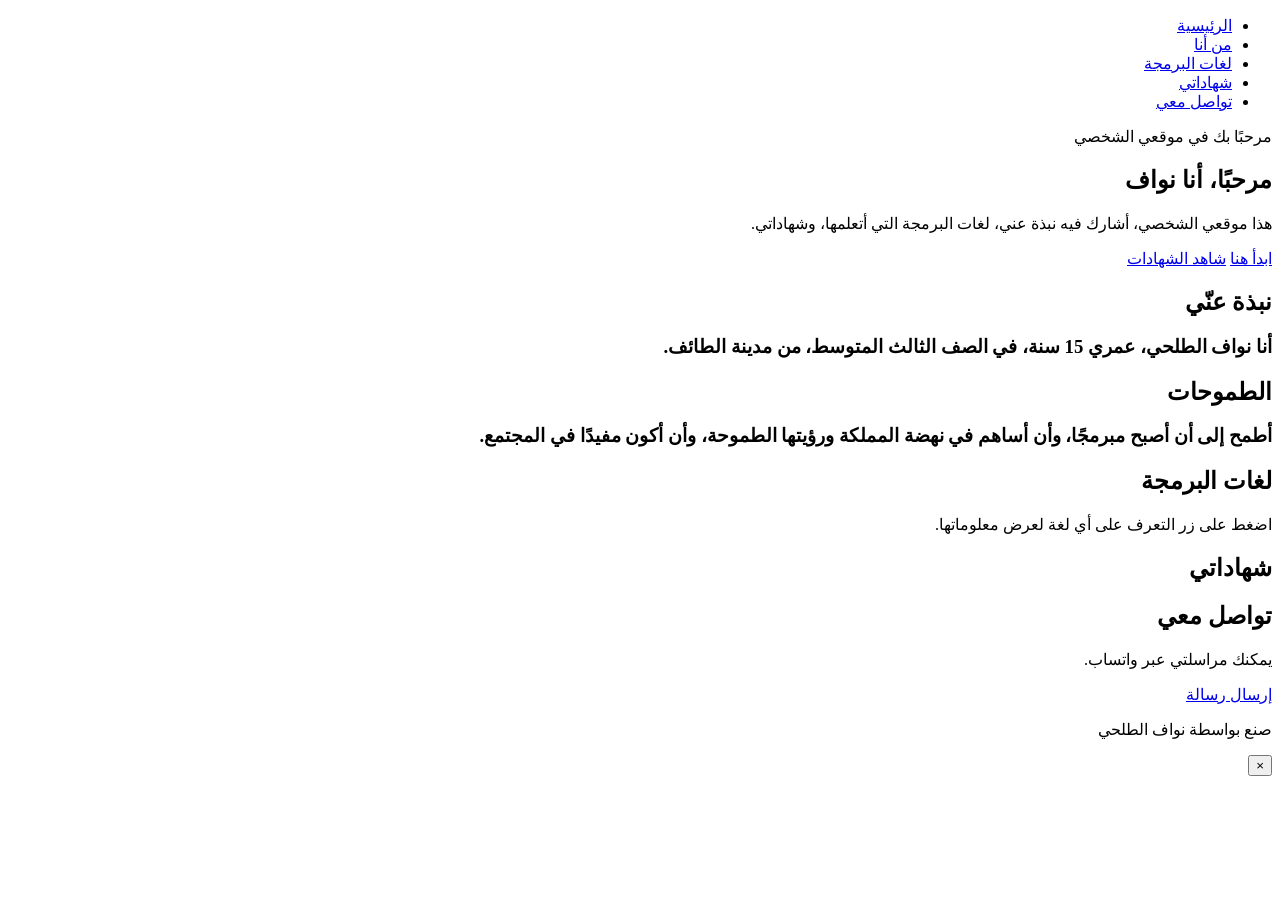
==== index.html @ e817c584 "Add files via upload" ====
<!DOCTYPE html>
<html lang="ar" dir="rtl">
<head>
    <meta charset="UTF-8">
    <meta name="viewport" content="width=device-width, initial-scale=1.0">
    <title>موقعي الشخصي</title>
    <link rel="stylesheet" href="style.css">
    <script src="script.js" defer></script>
</head>
<body>
    <div class="bg-orb orb-1"></div>
    <div class="bg-orb orb-2"></div>
    <div class="bg-orb orb-3"></div>

    <header class="topbar">
        <nav class="navbar" aria-label="التنقل الرئيسي">
            <ul class="nav-links">
                <li><a href="#home" class="active">الرئيسية</a></li>
                <li><a href="#about">من أنا</a></li>
                <li><a href="#languages">لغات البرمجة</a></li>
                <li><a href="#certificates">شهاداتي</a></li>
                <li><a href="#contact">تواصل معي</a></li>
            </ul>
        </nav>
    </header>

    <main>
        <section id="home" class="hero section">
            <div class="hero-content">
                <span class="badge">مرحبًا بك في موقعي الشخصي</span>
                <h1>مرحبًا، أنا نواف</h1>
                <p>
                    هذا موقعي الشخصي، أشارك فيه نبذة عني، لغات البرمجة التي أتعلمها، وشهاداتي.
                </p>
                <div class="hero-actions">
                    <a class="btn primary" href="#about">ابدأ هنا</a>
                    <a class="btn secondary" href="#certificates">شاهد الشهادات</a>
                </div>
            </div>
        </section>

        <section id="about" class="card section">
            <h2>نبذة عنّي</h2>
            <h3>أنا نواف الطلحي، عمري 15 سنة، في الصف الثالث المتوسط، من مدينة الطائف.</h3>
            <h2>الطموحات</h2>
            <h3>أطمح إلى أن أصبح مبرمجًا، وأن أساهم في نهضة المملكة ورؤيتها الطموحة، وأن أكون مفيدًا في المجتمع.</h3>
        </section>

        <section id="languages" class="section">
            <div class="section-head">
                <h2>لغات البرمجة</h2>
                <p>اضغط على زر التعرف على أي لغة لعرض معلوماتها.</p>
            </div>
            <div class="lang-grid" id="languagesGrid"></div>
        </section>

        <section id="certificates" class="section">
            <div class="section-head">
                <h2>شهاداتي</h2>
            </div>
            <div class="cert-grid" id="certificatesGrid"></div>
        </section>

        <section id="contact" class="card section contact-card">
            <h2>تواصل معي</h2>
            <p>يمكنك مراسلتي عبر واتساب.</p>
            <a class="btn primary" href="https://wa.me/966551763328" target="_blank" rel="noopener">إرسال رسالة</a>
        </section>
    </main>

    <footer class="footer">
        <p>صنع بواسطة نواف الطلحي</p>
    </footer>

    <div class="modal" id="infoModal" aria-hidden="true">
        <div class="modal-backdrop" data-close></div>
        <div class="modal-card" role="dialog" aria-modal="true" aria-labelledby="modalTitle">
            <button class="modal-close" type="button" data-close>×</button>
            <div class="modal-body" id="modalBody"></div>
        </div>
    </div>
</body>
</html>
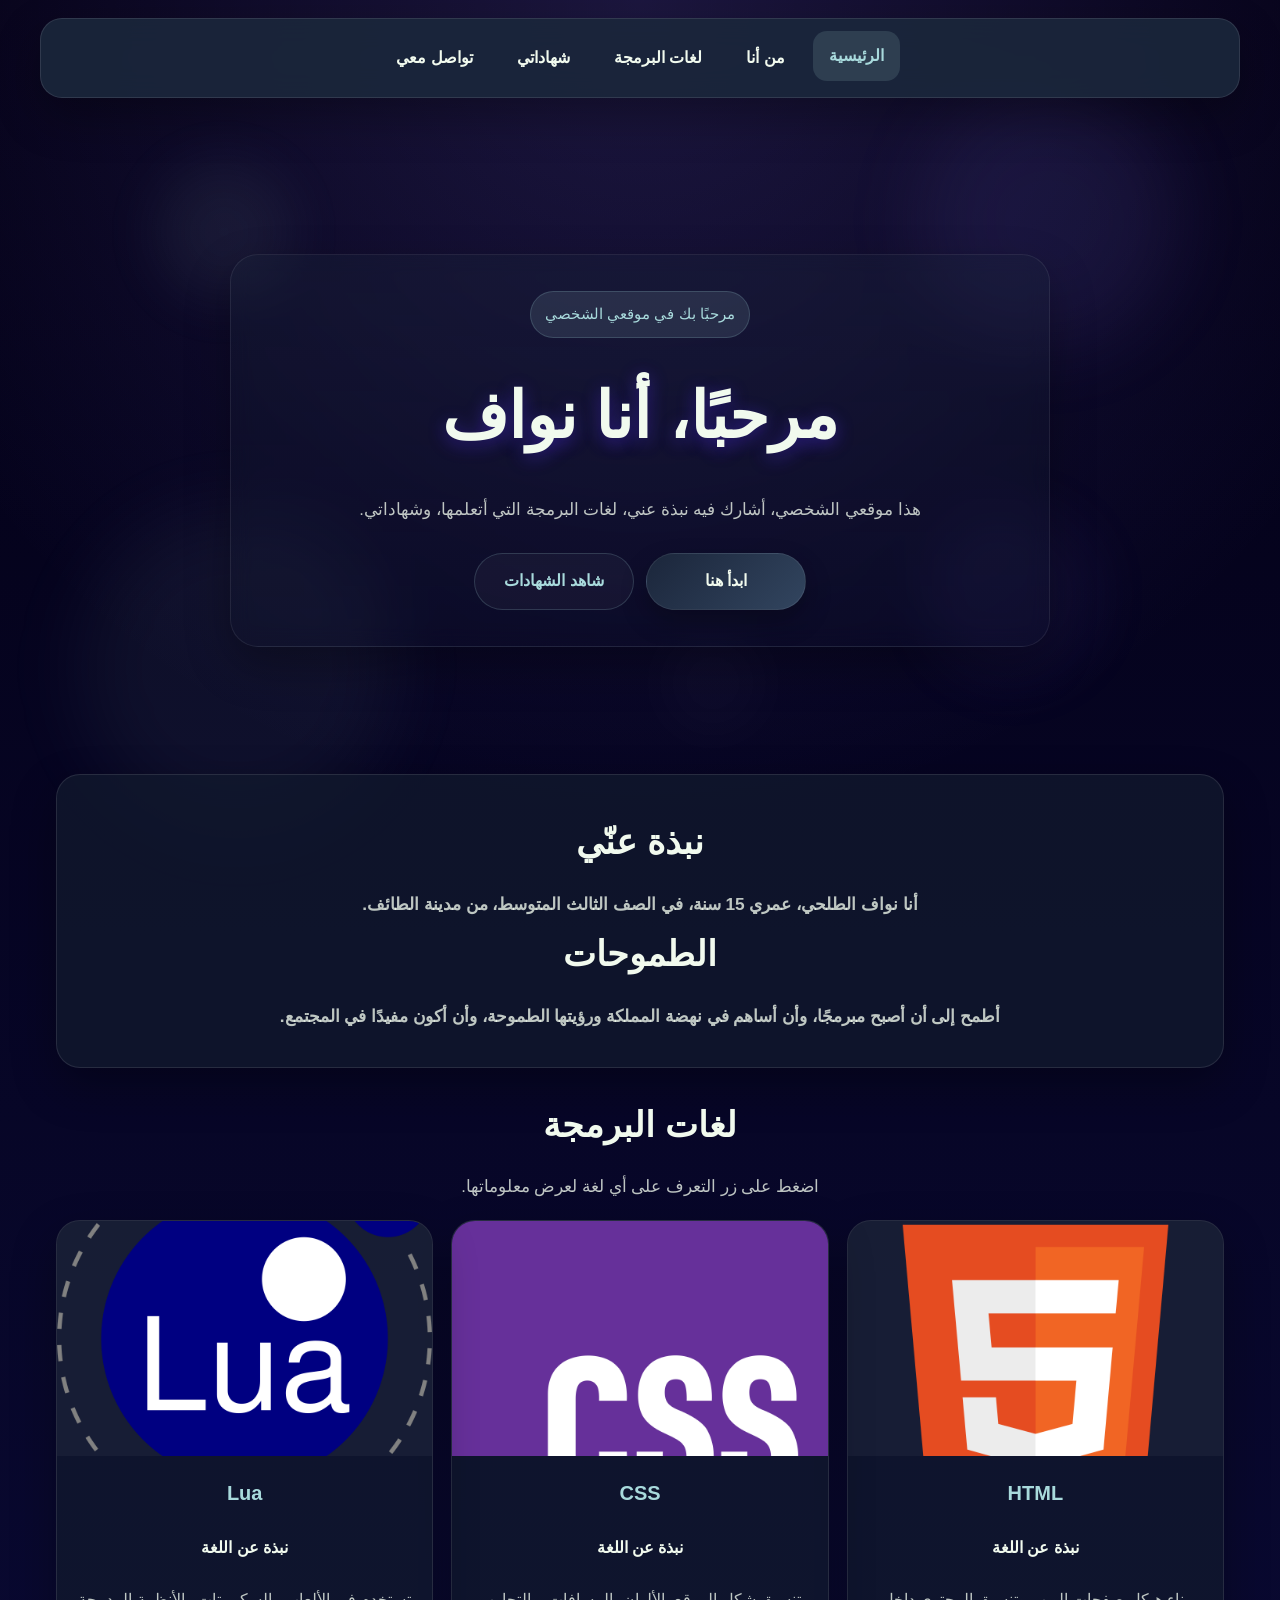
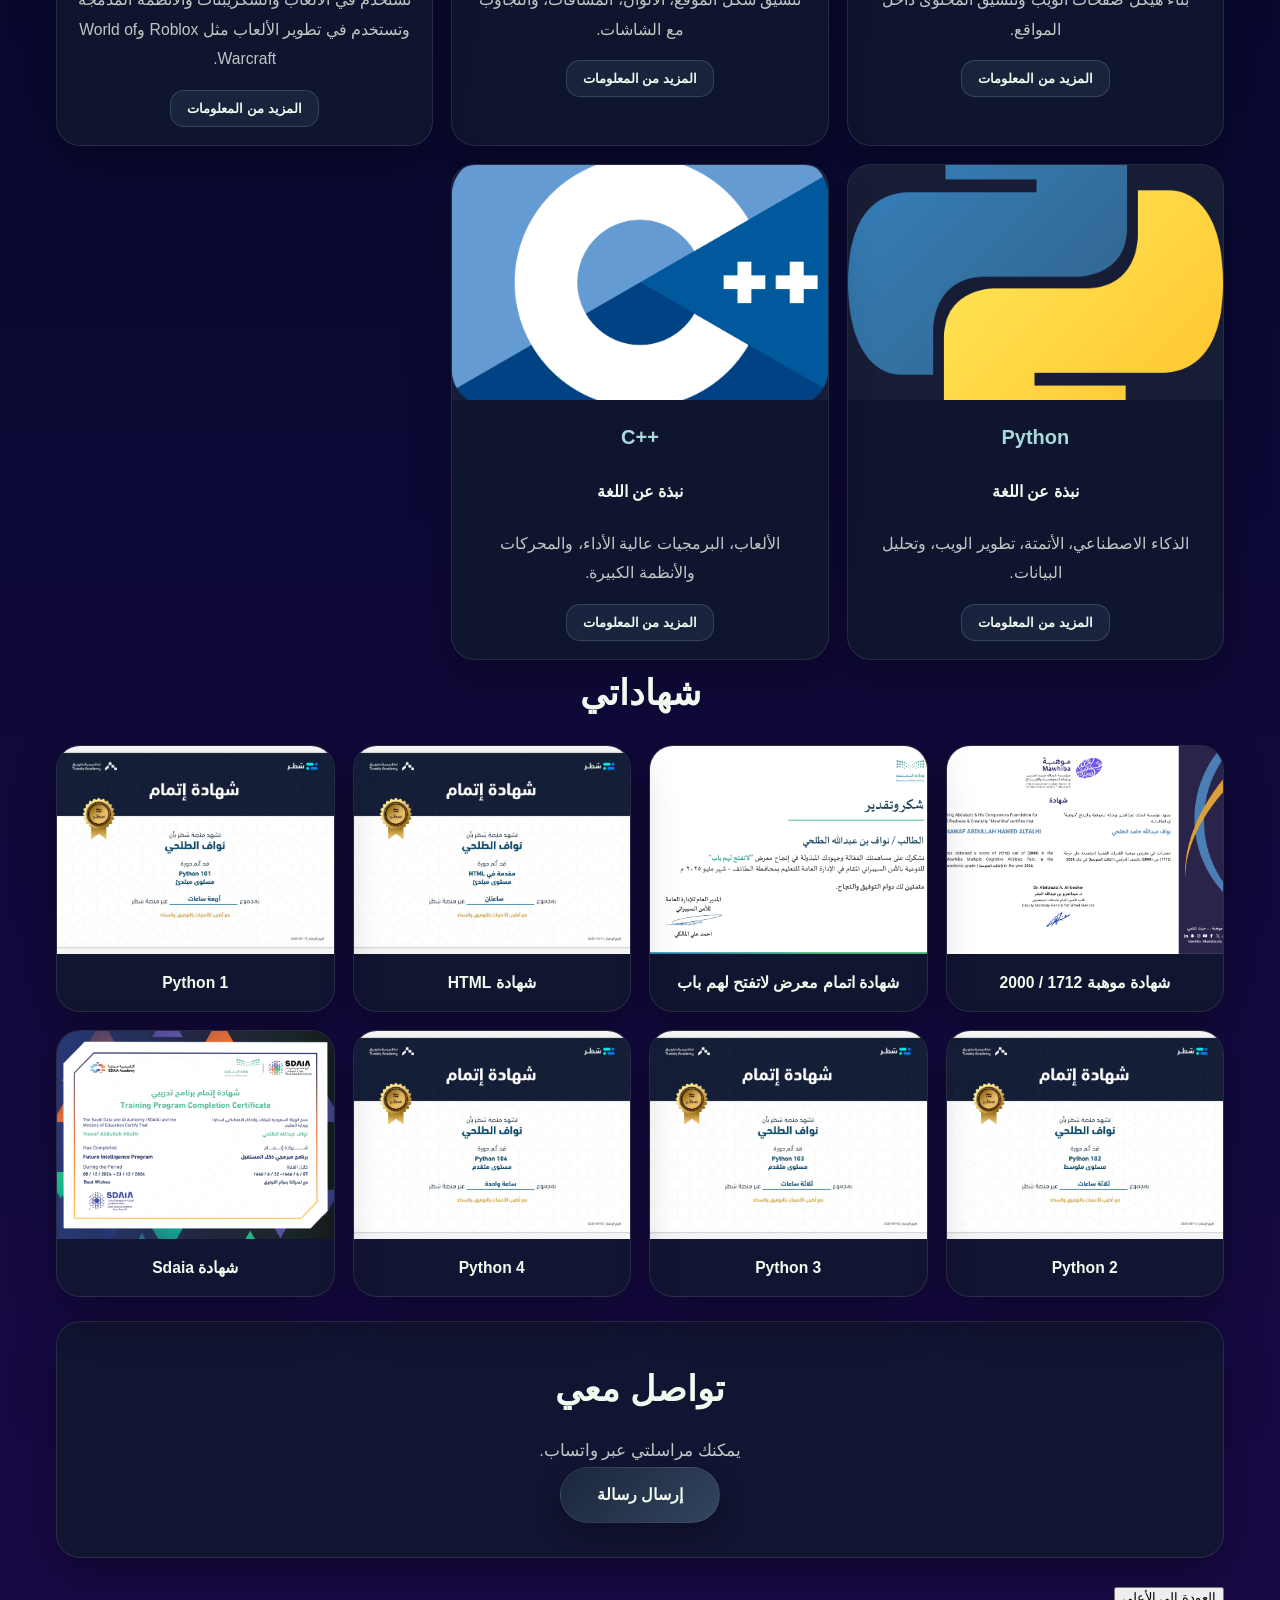
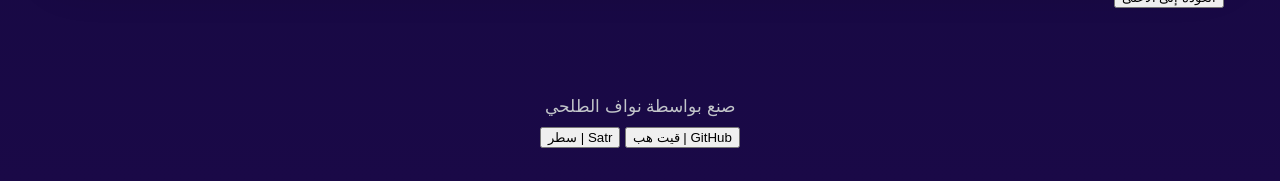
==== commit f5ee6c74: "Enhance index.html with back-to-top button Added back-to-top button and loading text for certificate" ====
--- a/index.html
+++ b/index.html
@@ -57,6 +57,7 @@
         <section id="certificates" class="section">
             <div class="section-head">
                 <h2>شهاداتي</h2>
+                <p id="certificatesStatus" class="loading-text">جاري تحميل الشهادات...</p>
             </div>
             <div class="cert-grid" id="certificatesGrid"></div>
         </section>
@@ -66,18 +67,28 @@
             <p>يمكنك مراسلتي عبر واتساب.</p>
             <a class="btn primary" href="https://wa.me/966551763328" target="_blank" rel="noopener">إرسال رسالة</a>
         </section>
+
+        <div class="back-to-top-container">
+            <button id="backToTop" type="button" aria-label="العودة إلى الأعلى">العودة إلى الأعلى</button>
+        </div>
     </main>
 
     <footer class="footer">
-        <p>صنع بواسطة نواف الطلحي</p>
+        <div class="social-links">
+            <p>صنع بواسطة نواف الطلحي</p>
+            <div class="social-buttons">
+                <button type="button" onclick="window.open('https://github.com/naw9af8', '_blank')">GitHub | قيت هب</button>
+                <button type="button" onclick="window.open('https://profile.tuwaiq.edu.sa/naw9af8/public', '_blank')">Satr | سطر</button>
+            </div>
+        </div>
     </footer>
 
-    <div class="modal" id="infoModal" aria-hidden="true">
+    <div id="infoModal" class="modal" aria-hidden="true">
         <div class="modal-backdrop" data-close></div>
         <div class="modal-card" role="dialog" aria-modal="true" aria-labelledby="modalTitle">
-            <button class="modal-close" type="button" data-close>×</button>
+            <button class="modal-close" type="button" aria-label="إغلاق" data-close>×</button>
             <div class="modal-body" id="modalBody"></div>
         </div>
     </div>
 </body>
-</html>+</html>
--- a/style.css
+++ b/style.css
@@ -0,0 +1,599 @@
+@font-face {
+    font-family: "ArabicUI";
+    src: url("./assets/ArabicUITextSemiBold.otf") format("opentype");
+    font-weight: 600;
+    font-style: normal;
+}
+
+:root {
+    --bg1: #030014;
+    --bg2: #090931;
+    --bg3: #1a0947;
+    --panel: rgba(17, 25, 45, 0.78);
+    --panel-strong: rgba(27, 38, 59, 0.92);
+    --panel-border: rgba(255, 255, 255, 0.1);
+    --text: #f1faee;
+    --muted: rgba(241, 250, 238, 0.78);
+    --accent: #a8dadc;
+    --accent-2: #8d7bff;
+    --shadow: 0 18px 45px rgba(0, 0, 0, 0.3);
+}
+
+* {
+    box-sizing: border-box;
+}
+
+html {
+    scroll-behavior: smooth;
+}
+
+body {
+    margin: 0;
+    font-family: "ArabicUI", Arial, sans-serif;
+    background:
+        radial-gradient(circle at top, rgba(141, 123, 255, 0.18), transparent 24%),
+        linear-gradient(180deg, var(--bg1), var(--bg2), var(--bg3));
+    color: var(--text);
+    min-height: 100vh;
+    line-height: 1.9;
+    overflow-x: hidden;
+}
+
+body::before,
+body::after {
+    content: "";
+    position: fixed;
+    inset: auto;
+    border-radius: 999px;
+    pointer-events: none;
+    filter: blur(40px);
+    opacity: 0.5;
+    z-index: 0;
+    animation: drift 14s ease-in-out infinite;
+}
+
+body::before {
+    width: 260px;
+    height: 260px;
+    background: rgba(141, 123, 255, 0.18);
+    top: 10%;
+    right: 8%;
+}
+
+body::after {
+    width: 320px;
+    height: 320px;
+    background: rgba(168, 218, 220, 0.12);
+    bottom: 8%;
+    left: 6%;
+    animation-delay: -4s;
+}
+
+.bg-orb {
+    position: fixed;
+    border-radius: 999px;
+    filter: blur(30px);
+    opacity: 0.35;
+    pointer-events: none;
+    z-index: 0;
+    animation: float 18s ease-in-out infinite;
+}
+
+.orb-1 {
+    width: 140px;
+    height: 140px;
+    background: rgba(168, 218, 220, 0.2);
+    top: 18%;
+    left: 12%;
+}
+
+.orb-2 {
+    width: 180px;
+    height: 180px;
+    background: rgba(141, 123, 255, 0.18);
+    top: 56%;
+    right: 14%;
+    animation-delay: -6s;
+}
+
+.orb-3 {
+    width: 110px;
+    height: 110px;
+    background: rgba(255, 255, 255, 0.08);
+    bottom: 18%;
+    right: 40%;
+    animation-delay: -10s;
+}
+
+a {
+    color: inherit;
+    text-decoration: none;
+}
+
+.topbar,
+main,
+.footer {
+    position: relative;
+    z-index: 1;
+}
+
+.topbar {
+    padding: 18px 16px 0;
+}
+
+.navbar {
+    text-align: center;
+    max-width: 1200px;
+    margin: 0 auto;
+    padding: 14px 20px;
+    align-items: center;
+    justify-content: space-between;
+    gap: 18px;
+    background: var(--panel-strong);
+    border: 1px solid var(--panel-border);
+    border-radius: 22px;
+    backdrop-filter: blur(14px);
+    box-shadow: var(--shadow);
+}
+
+.brand {
+    font-size: 1.2rem;
+    font-weight: 700;
+    color: var(--accent);
+    white-space: nowrap;
+}
+
+.nav-links {
+    list-style: none;
+    display: flex;
+    align-items: center;
+    gap: 12px;
+    margin: 0;
+    padding: 0;
+    flex-wrap: wrap;
+    justify-content: center;
+}
+
+.nav-links a {
+    display: inline-block;
+    padding: 10px 16px;
+    border-radius: 14px;
+    transition: 0.25s ease;
+    font-weight: 700;
+    color: var(--text);
+}
+
+.nav-links a:hover,
+.nav-links a.active {
+    background: rgba(168, 218, 220, 0.14);
+    color: var(--accent);
+    transform: translateY(-2px);
+}
+
+main {
+    max-width: 1200px;
+    margin: 0 auto;
+    padding: 28px 16px 60px;
+}
+
+.section {
+    scroll-margin-top: 110px;
+}
+
+.hero {
+    min-height: 72vh;
+    display: grid;
+    place-items: center;
+    text-align: center;
+    padding: 40px 20px;
+}
+
+.hero-content {
+    width: 100%;
+    max-width: 820px;
+    background: linear-gradient(180deg, rgba(27, 38, 59, 0.32), rgba(17, 25, 45, 0.18));
+    border: 1px solid rgba(255, 255, 255, 0.08);
+    border-radius: 28px;
+    padding: 36px 24px;
+    box-shadow: var(--shadow);
+    backdrop-filter: blur(10px);
+}
+
+.badge {
+    display: inline-block;
+    padding: 8px 14px;
+    border-radius: 999px;
+    background: rgba(168, 218, 220, 0.12);
+    color: var(--accent);
+    border: 1px solid rgba(168, 218, 220, 0.18);
+    margin-bottom: 18px;
+    font-size: 0.95rem;
+}
+
+h1 {
+    margin: 0 0 16px;
+    font-size: clamp(2.2rem, 5vw, 4.4rem);
+    text-shadow: 0 4px 18px rgba(81, 46, 236, 0.45);
+}
+
+h2 {
+    margin: 0 0 12px;
+    font-size: clamp(1.6rem, 3vw, 2.2rem);
+}
+
+h3 {
+    margin: 0;
+    color: var(--muted);
+    font-size: 1.08rem;
+    font-weight: 600;
+}
+
+p {
+    margin: 0;
+    color: var(--muted);
+    font-size: 1.04rem;
+}
+
+.hero-actions {
+    margin-top: 28px;
+    display: flex;
+    gap: 12px;
+    justify-content: center;
+    flex-wrap: wrap;
+}
+
+.btn {
+    display: inline-flex;
+    align-items: center;
+    justify-content: center;
+    padding: 12px 20px;
+    border-radius: 999px;
+    font-weight: 700;
+    border: 1px solid transparent;
+    transition: 0.25s ease;
+    min-width: 160px;
+}
+
+.btn.primary {
+    background: linear-gradient(135deg, #1b263b, #32455f);
+    color: var(--text);
+    box-shadow: 0 12px 26px rgba(0, 0, 0, 0.26);
+    border-color: rgba(255, 255, 255, 0.08);
+}
+
+.btn.secondary {
+    background: rgba(255, 255, 255, 0.04);
+    color: var(--accent);
+    border-color: rgba(168, 218, 220, 0.18);
+}
+
+.btn:hover {
+    transform: translateY(-3px) scale(1.02);
+}
+
+.card,
+.lang-card,
+.cert-card {
+    background: var(--panel);
+    border: 1px solid var(--panel-border);
+    border-radius: 24px;
+    box-shadow: var(--shadow);
+}
+
+.card {
+    padding: 34px 26px;
+    text-align: center;
+    margin: 0 auto 24px;
+}
+
+.section-head {
+    text-align: center;
+    margin-bottom: 18px;
+}
+
+.section-head p {
+    margin-top: 6px;
+}
+
+.lang-grid {
+    display: grid;
+    grid-template-columns: repeat(3, minmax(0, 1fr));
+    gap: 18px;
+}
+
+.lang-card {
+    overflow: hidden;
+    transition: 0.25s ease;
+}
+
+.lang-card:hover {
+    transform: translateY(-5px);
+    border-color: rgba(168, 218, 220, 0.22);
+}
+
+.lang-image {
+    width: 100%;
+    aspect-ratio: 16 / 10;
+    object-fit: cover;
+    display: block;
+    background: rgba(255, 255, 255, 0.04);
+}
+
+.lang-content {
+    padding: 18px;
+    text-align: center;
+}
+
+.lang-content h3 {
+    margin-bottom: 8px;
+    color: var(--accent);
+    font-size: 1.25rem;
+}
+
+.lang-content p {
+    margin-bottom: 16px;
+    font-size: 0.98rem;
+}
+
+.lang-content button {
+    display: inline-block;
+    padding: 10px 16px;
+    border-radius: 14px;
+    background: rgba(168, 218, 220, 0.08);
+    color: var(--text);
+    font-weight: 700;
+    border: 1px solid rgba(168, 218, 220, 0.18);
+    cursor: pointer;
+    transition: 0.25s ease;
+}
+
+.lang-content button:hover {
+    background: rgba(168, 218, 220, 0.14);
+    transform: translateY(-2px);
+}
+
+.small-btn {
+    display: inline-flex;
+    align-items: center;
+    justify-content: center;
+    width: 100%;
+    padding: 11px 14px;
+    border-radius: 14px;
+    border: 1px solid rgba(168, 218, 220, 0.18);
+    background: rgba(168, 218, 220, 0.08);
+    color: var(--text);
+    font-weight: 700;
+    cursor: pointer;
+    transition: 0.25s ease;
+}
+
+.small-btn:hover {
+    background: rgba(168, 218, 220, 0.14);
+    transform: translateY(-2px);
+}
+
+.cert-grid {
+    display: grid;
+    grid-template-columns: repeat(4, minmax(0, 1fr));
+    gap: 18px;
+    margin-top: 18px;
+}
+
+.cert-card {
+    overflow: hidden;
+    cursor: pointer;
+    transition: 0.25s ease;
+}
+
+.cert-card:hover {
+    transform: translateY(-5px);
+    border-color: rgba(168, 218, 220, 0.22);
+}
+
+.cert-card img {
+    width: 100%;
+    aspect-ratio: 4 / 3;
+    object-fit: cover;
+    display: block;
+    background: rgba(255, 255, 255, 0.04);
+}
+
+.cert-card .cert-title {
+    padding: 14px;
+    text-align: center;
+    font-weight: 700;
+    color: var(--text);
+    font-size: 0.98rem;
+}
+
+.loading-text {
+    text-align: center;
+    margin-top: 16px;
+    color: var(--muted);
+}
+
+.contact-card {
+    margin-top: 24px;
+}
+
+.footer {
+    text-align: center;
+    padding: 18px 16px 28px;
+    color: var(--muted);
+}
+
+.modal {
+    position: fixed;
+    inset: 0;
+    display: none;
+    align-items: center;
+    justify-content: center;
+    padding: 18px;
+    z-index: 50;
+}
+
+.modal.open {
+    display: flex;
+}
+
+.modal-backdrop {
+    position: absolute;
+    inset: 0;
+    background: rgba(0, 0, 0, 0.62);
+    backdrop-filter: blur(6px);
+}
+
+.modal-card {
+    position: relative;
+    width: min(720px, 100%);
+    max-height: 88vh;
+    overflow: auto;
+    background: rgba(12, 18, 35, 0.96);
+    border: 1px solid rgba(255, 255, 255, 0.08);
+    border-radius: 26px;
+    box-shadow: 0 28px 70px rgba(0, 0, 0, 0.45);
+    z-index: 1;
+}
+
+.modal-body {
+    padding: 24px;
+}
+
+.modal-close {
+    position: absolute;
+    top: 12px;
+    left: 12px;
+    width: 42px;
+    height: 42px;
+    border: 0;
+    border-radius: 999px;
+    background: rgba(255, 255, 255, 0.08);
+    color: var(--text);
+    font-size: 1.4rem;
+    cursor: pointer;
+}
+
+.modal-head {
+    display: flex;
+    gap: 16px;
+    align-items: center;
+    margin-bottom: 18px;
+}
+
+.modal-head img {
+    width: 96px;
+    height: 96px;
+    object-fit: cover;
+    border-radius: 20px;
+    flex: 0 0 auto;
+    border: 1px solid rgba(255, 255, 255, 0.08);
+}
+
+.modal-head h3 {
+    margin: 0 0 6px;
+    font-size: 1.6rem;
+    color: var(--accent);
+}
+
+.modal-meta {
+    display: grid;
+    gap: 10px;
+    margin-top: 14px;
+}
+
+.meta-box {
+    padding: 14px 16px;
+    border-radius: 18px;
+    background: rgba(255, 255, 255, 0.04);
+    border: 1px solid rgba(255, 255, 255, 0.06);
+}
+
+.meta-title {
+    display: block;
+    margin-bottom: 4px;
+    color: var(--accent);
+    font-weight: 700;
+}
+
+.modal-image {
+    width: 100%;
+    max-height: 64vh;
+    object-fit: contain;
+    border-radius: 18px;
+    background: rgba(255, 255, 255, 0.04);
+    border: 1px solid rgba(255, 255, 255, 0.08);
+}
+
+@keyframes float {
+    0%, 100% {
+        transform: translate3d(0, 0, 0) scale(1);
+    }
+    50% {
+        transform: translate3d(0, -24px, 0) scale(1.05);
+    }
+}
+
+@keyframes drift {
+    0%, 100% {
+        transform: translate3d(0, 0, 0);
+    }
+    50% {
+        transform: translate3d(-18px, 18px, 0);
+    }
+}
+
+@media (max-width: 980px) {
+    .navbar {
+        flex-direction: column;
+        align-items: stretch;
+        text-align: center;
+    }
+
+    .brand {
+        text-align: center;
+    }
+
+    .nav-links {
+        justify-content: center;
+    }
+
+    .lang-grid {
+        grid-template-columns: repeat(2, minmax(0, 1fr));
+    }
+
+    .cert-grid {
+        grid-template-columns: repeat(2, minmax(0, 1fr));
+    }
+}
+
+@media (max-width: 640px) {
+    main {
+        padding-inline: 12px;
+    }
+
+    .hero {
+        min-height: auto;
+        padding-top: 24px;
+    }
+
+    .hero-content,
+    .card {
+        border-radius: 20px;
+        padding: 22px 18px;
+    }
+
+    .lang-grid,
+    .cert-grid {
+        grid-template-columns: 1fr;
+    }
+
+    .btn,
+    .small-btn {
+        width: 100%;
+    }
+
+    .modal-head {
+        flex-direction: column;
+        text-align: center;
+    }
+}
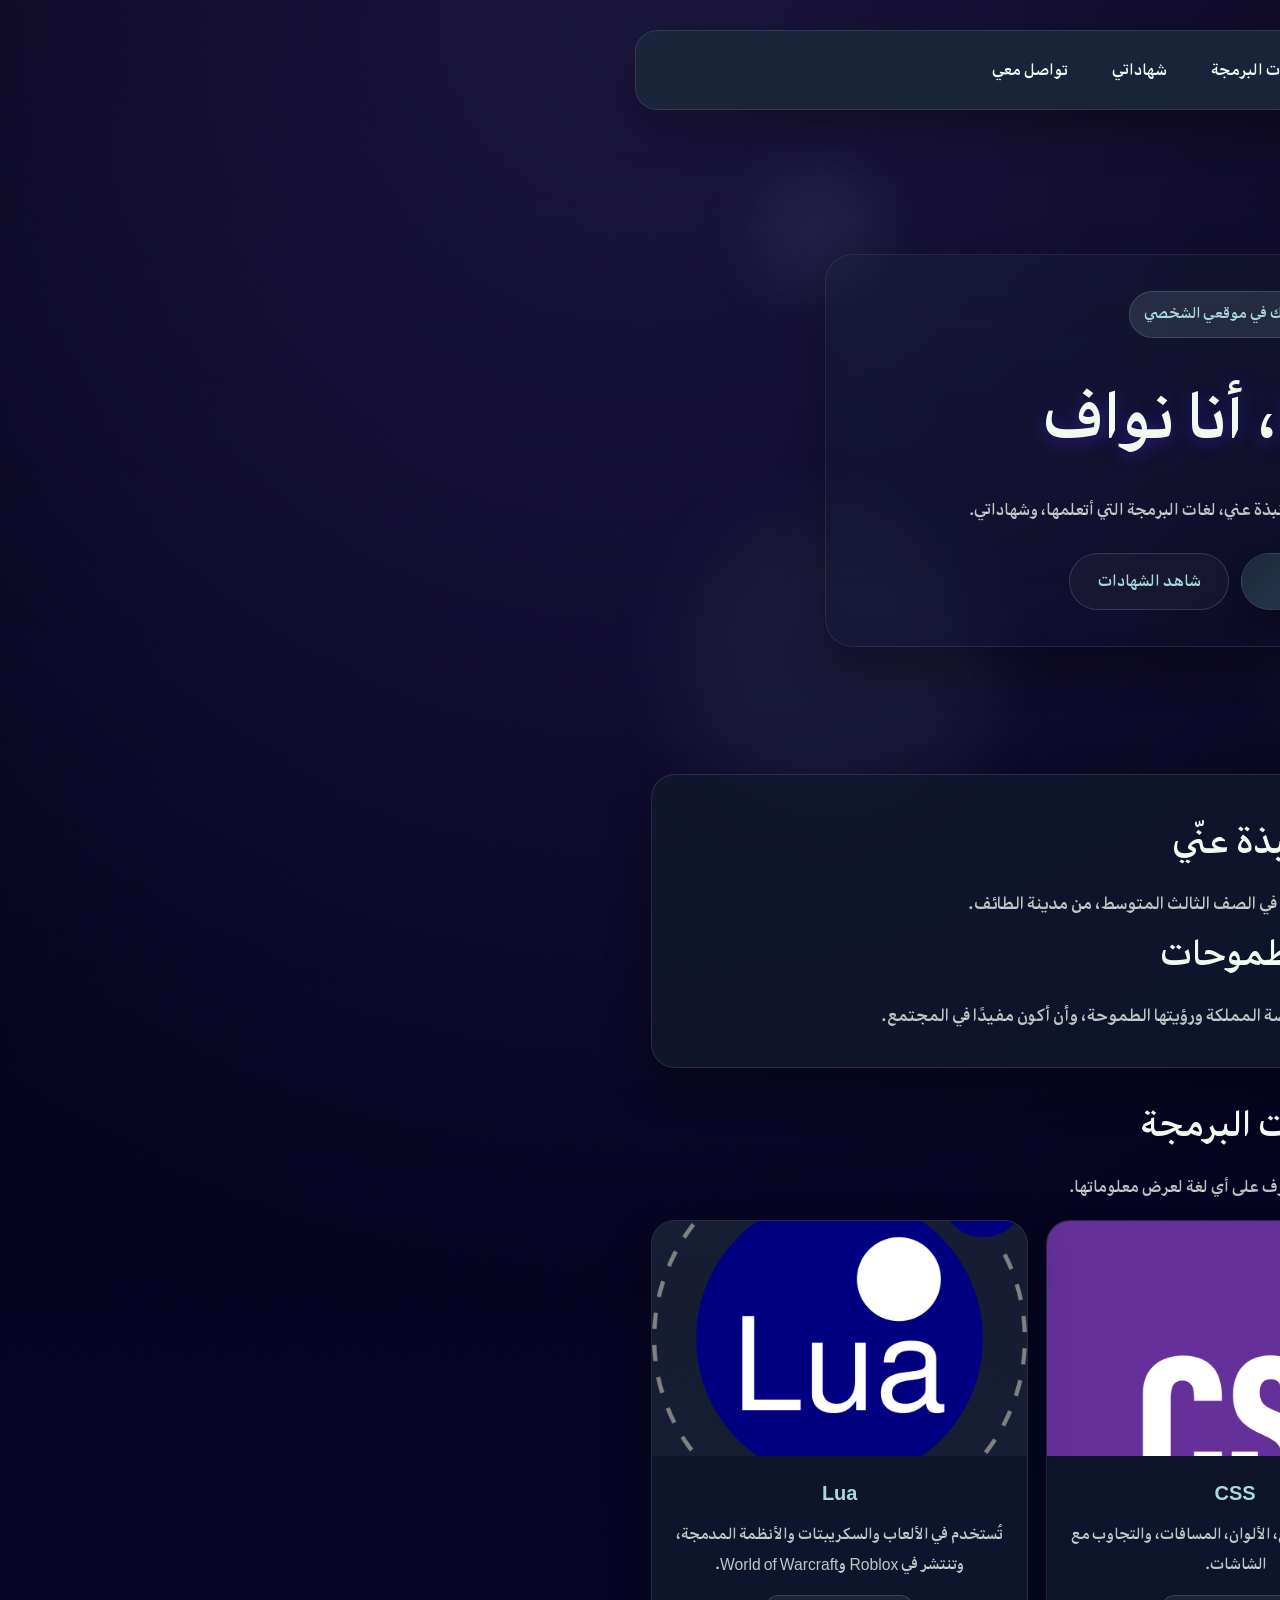
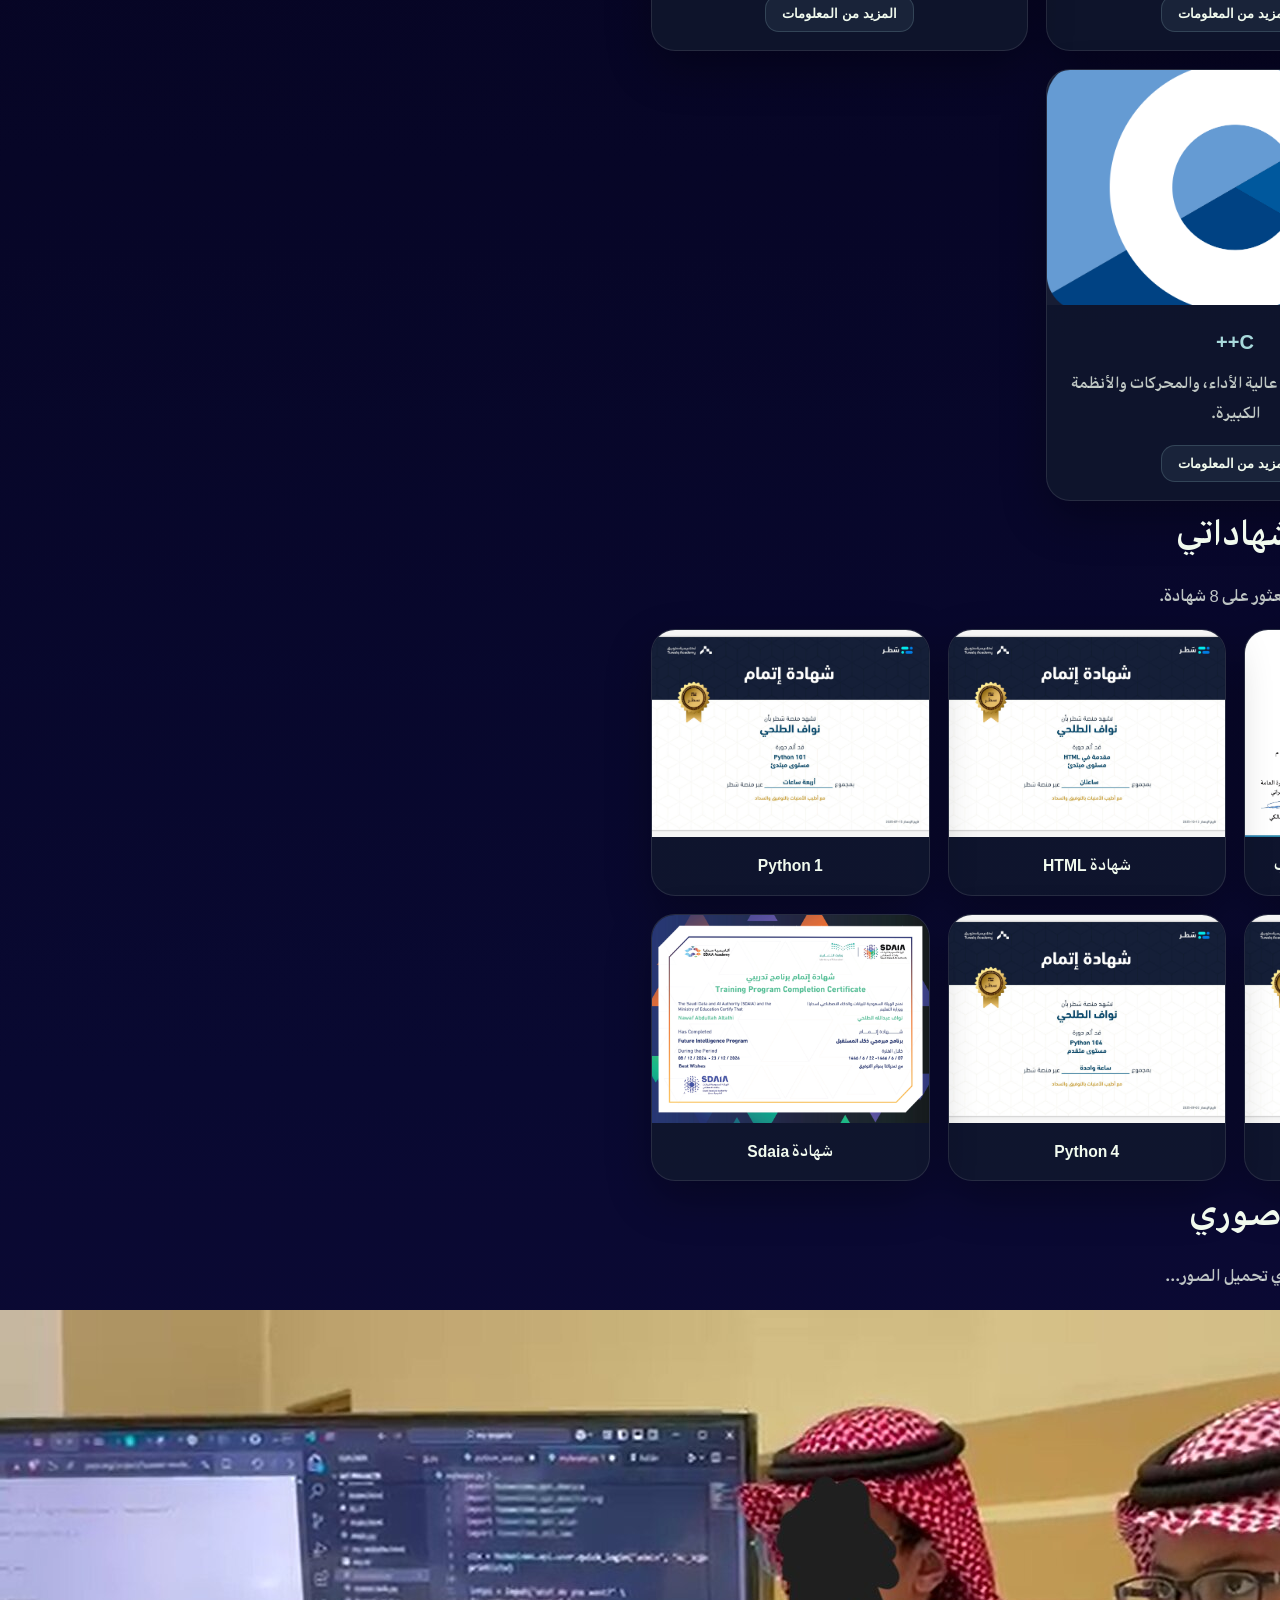
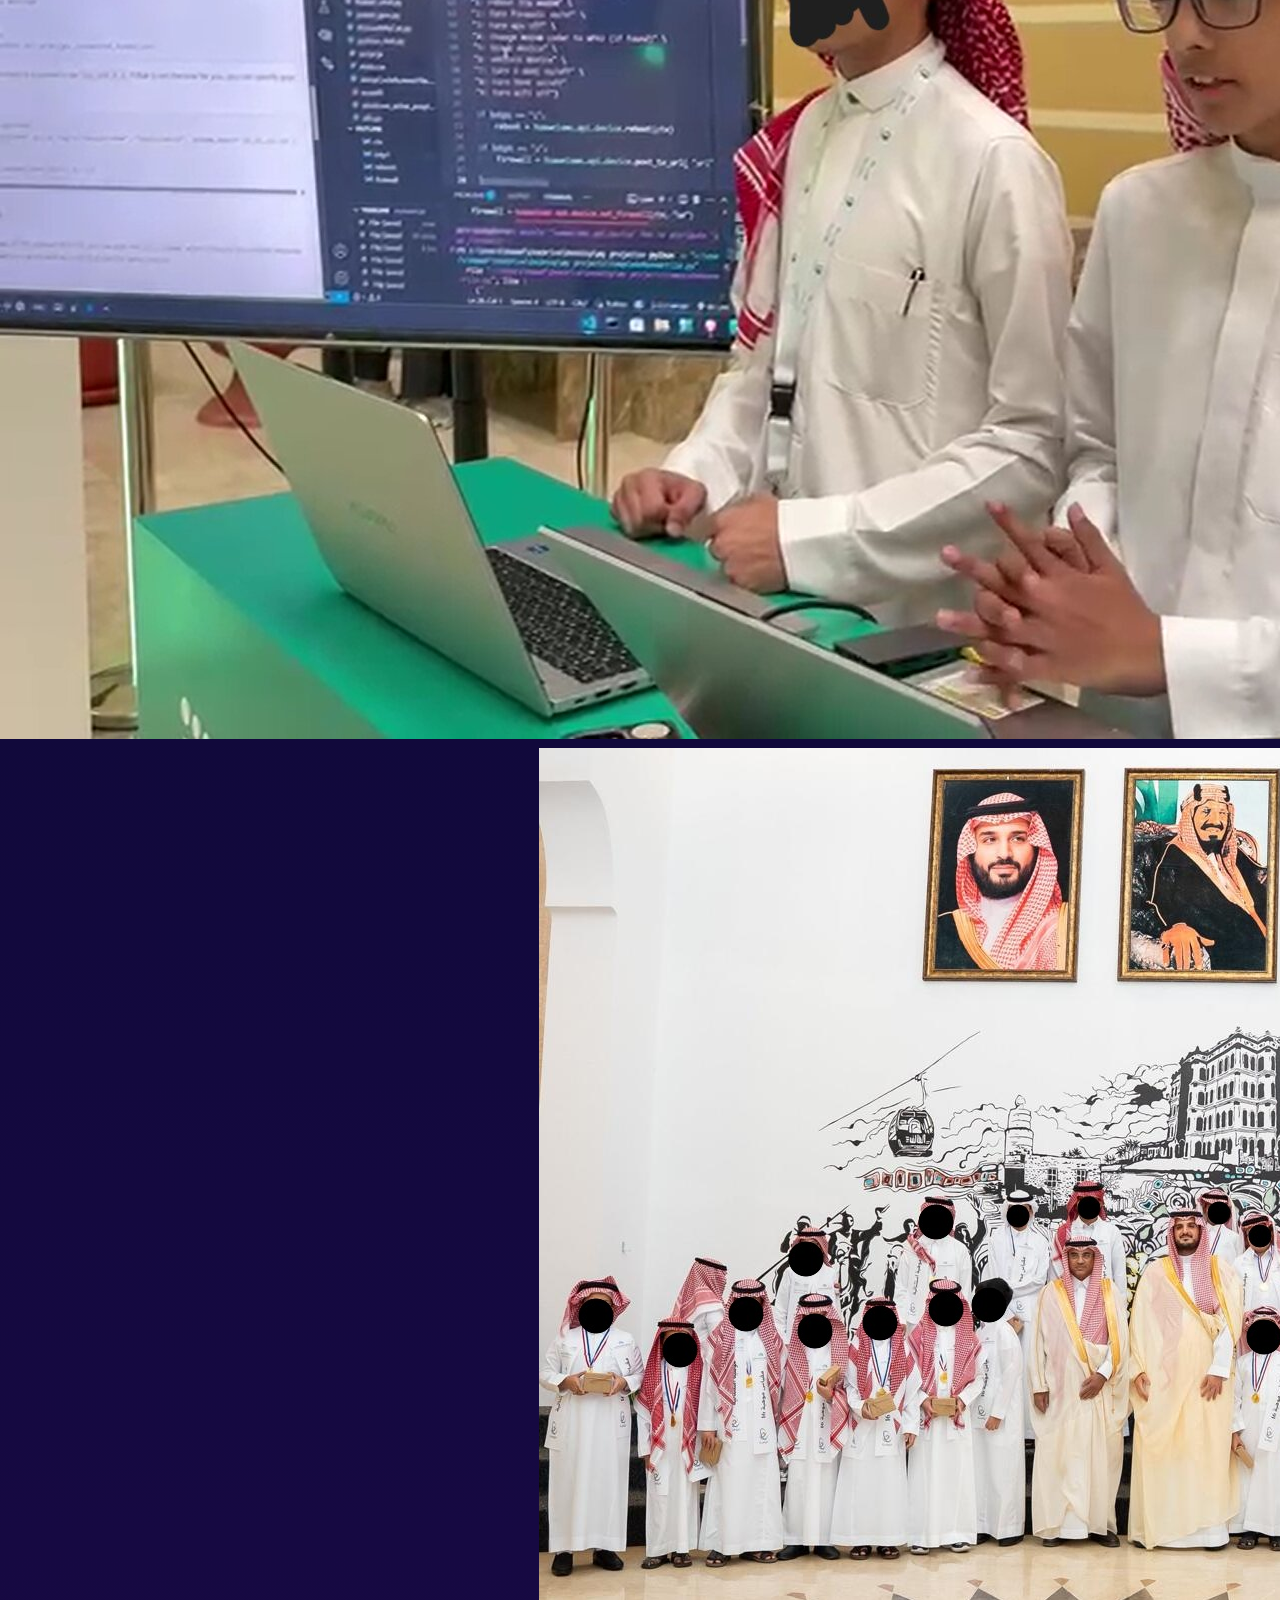
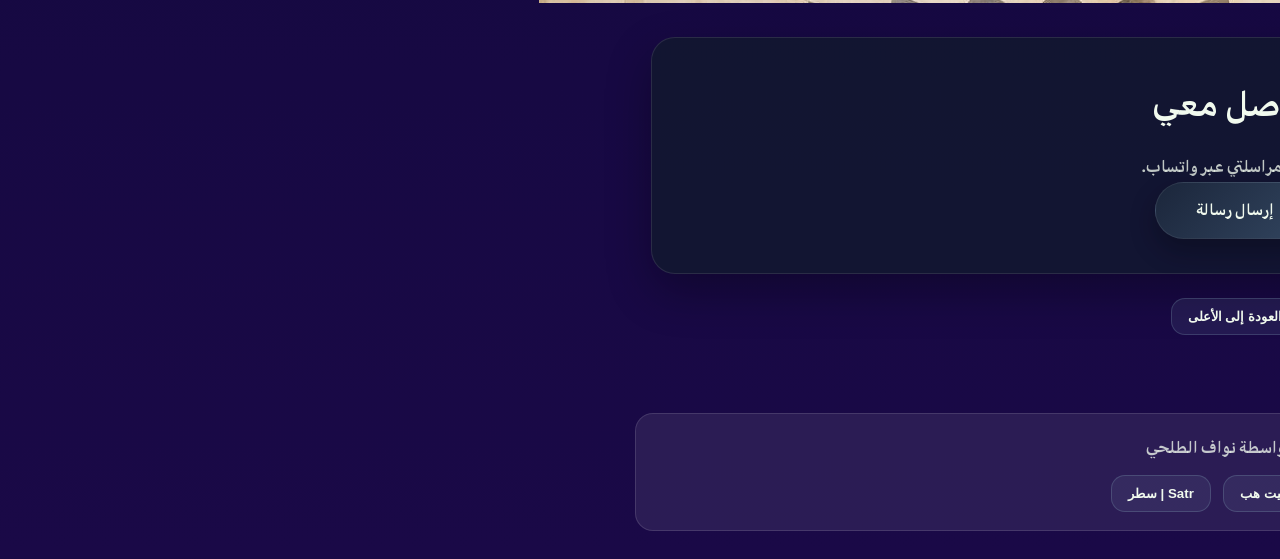
==== commit 64826070: "Add personal photos section to index.html Added a new section for personal photos with images and lo" ====
--- a/index.html
+++ b/index.html
@@ -62,6 +62,16 @@
             <div class="cert-grid" id="certificatesGrid"></div>
         </section>
 
+        <section id="MyPhoto" class="section">
+            <div class="section-head">
+                <h2>صوري</h2>
+                <p id="certificatesStatus" class="loading-text">جاري تحميل الصور...</p>
+            </div>
+            <img onclick="openModal('صورتي في معرض لاتفتح لهم باب', 'صورة 1')" src="CerImages/Sdaia.jpg" alt="صورة 1" class="cert-image">
+            <img onclick="openModal('صورتي مع امير منطقة الطائف  ', 'صورة 2')" src="CerImages/WithPrince.jpeg" alt="صورة 2" class="cert-image">
+
+        </section>
+
         <section id="contact" class="card section contact-card">
             <h2>تواصل معي</h2>
             <p>يمكنك مراسلتي عبر واتساب.</p>
--- a/style.css
+++ b/style.css
@@ -1,6 +1,6 @@
 @font-face {
     font-family: "ArabicUI";
-    src: url("./assets/ArabicUITextSemiBold.otf") format("opentype");
+    src: url("./ArabicUITextSemiBold.otf") format("opentype");
     font-weight: 600;
     font-style: normal;
 }
@@ -118,7 +118,10 @@
 }
 
 .topbar {
+    position: sticky;
+    top: 12px;
     padding: 18px 16px 0;
+    z-index: 1000;
 }
 
 .navbar {
@@ -126,21 +129,11 @@
     max-width: 1200px;
     margin: 0 auto;
     padding: 14px 20px;
-    align-items: center;
-    justify-content: space-between;
-    gap: 18px;
     background: var(--panel-strong);
     border: 1px solid var(--panel-border);
     border-radius: 22px;
     backdrop-filter: blur(14px);
     box-shadow: var(--shadow);
-}
-
-.brand {
-    font-size: 1.2rem;
-    font-weight: 700;
-    color: var(--accent);
-    white-space: nowrap;
 }
 
 .nav-links {
@@ -335,8 +328,12 @@
     font-size: 0.98rem;
 }
 
-.lang-content button {
-    display: inline-block;
+.lang-content button,
+.social-buttons button,
+#backToTop {
+    display: inline-flex;
+    align-items: center;
+    justify-content: center;
     padding: 10px 16px;
     border-radius: 14px;
     background: rgba(168, 218, 220, 0.08);
@@ -347,27 +344,9 @@
     transition: 0.25s ease;
 }
 
-.lang-content button:hover {
-    background: rgba(168, 218, 220, 0.14);
-    transform: translateY(-2px);
-}
-
-.small-btn {
-    display: inline-flex;
-    align-items: center;
-    justify-content: center;
-    width: 100%;
-    padding: 11px 14px;
-    border-radius: 14px;
-    border: 1px solid rgba(168, 218, 220, 0.18);
-    background: rgba(168, 218, 220, 0.08);
-    color: var(--text);
-    font-weight: 700;
-    cursor: pointer;
-    transition: 0.25s ease;
-}
-
-.small-btn:hover {
+.lang-content button:hover,
+.social-buttons button:hover,
+#backToTop:hover {
     background: rgba(168, 218, 220, 0.14);
     transform: translateY(-2px);
 }
@@ -416,10 +395,32 @@
     margin-top: 24px;
 }
 
+.back-to-top-container {
+    text-align: center;
+    margin-top: 24px;
+}
+
 .footer {
     text-align: center;
     padding: 18px 16px 28px;
     color: var(--muted);
+}
+
+.social-links {
+    max-width: 1200px;
+    margin: 0 auto;
+    padding: 18px;
+    background: rgba(255, 253, 253, 0.08);
+    border: 1px solid rgba(255, 253, 253, 0.12);
+    border-radius: 18px;
+}
+
+.social-buttons {
+    display: flex;
+    gap: 12px;
+    justify-content: center;
+    flex-wrap: wrap;
+    margin-top: 12px;
 }
 
 .modal {
@@ -429,7 +430,7 @@
     align-items: center;
     justify-content: center;
     padding: 18px;
-    z-index: 50;
+    z-index: 2000;
 }
 
 .modal.open {
@@ -543,16 +544,6 @@
 }
 
 @media (max-width: 980px) {
-    .navbar {
-        flex-direction: column;
-        align-items: stretch;
-        text-align: center;
-    }
-
-    .brand {
-        text-align: center;
-    }
-
     .nav-links {
         justify-content: center;
     }
@@ -588,7 +579,9 @@
     }
 
     .btn,
-    .small-btn {
+    .lang-content button,
+    .social-buttons button,
+    #backToTop {
         width: 100%;
     }
 
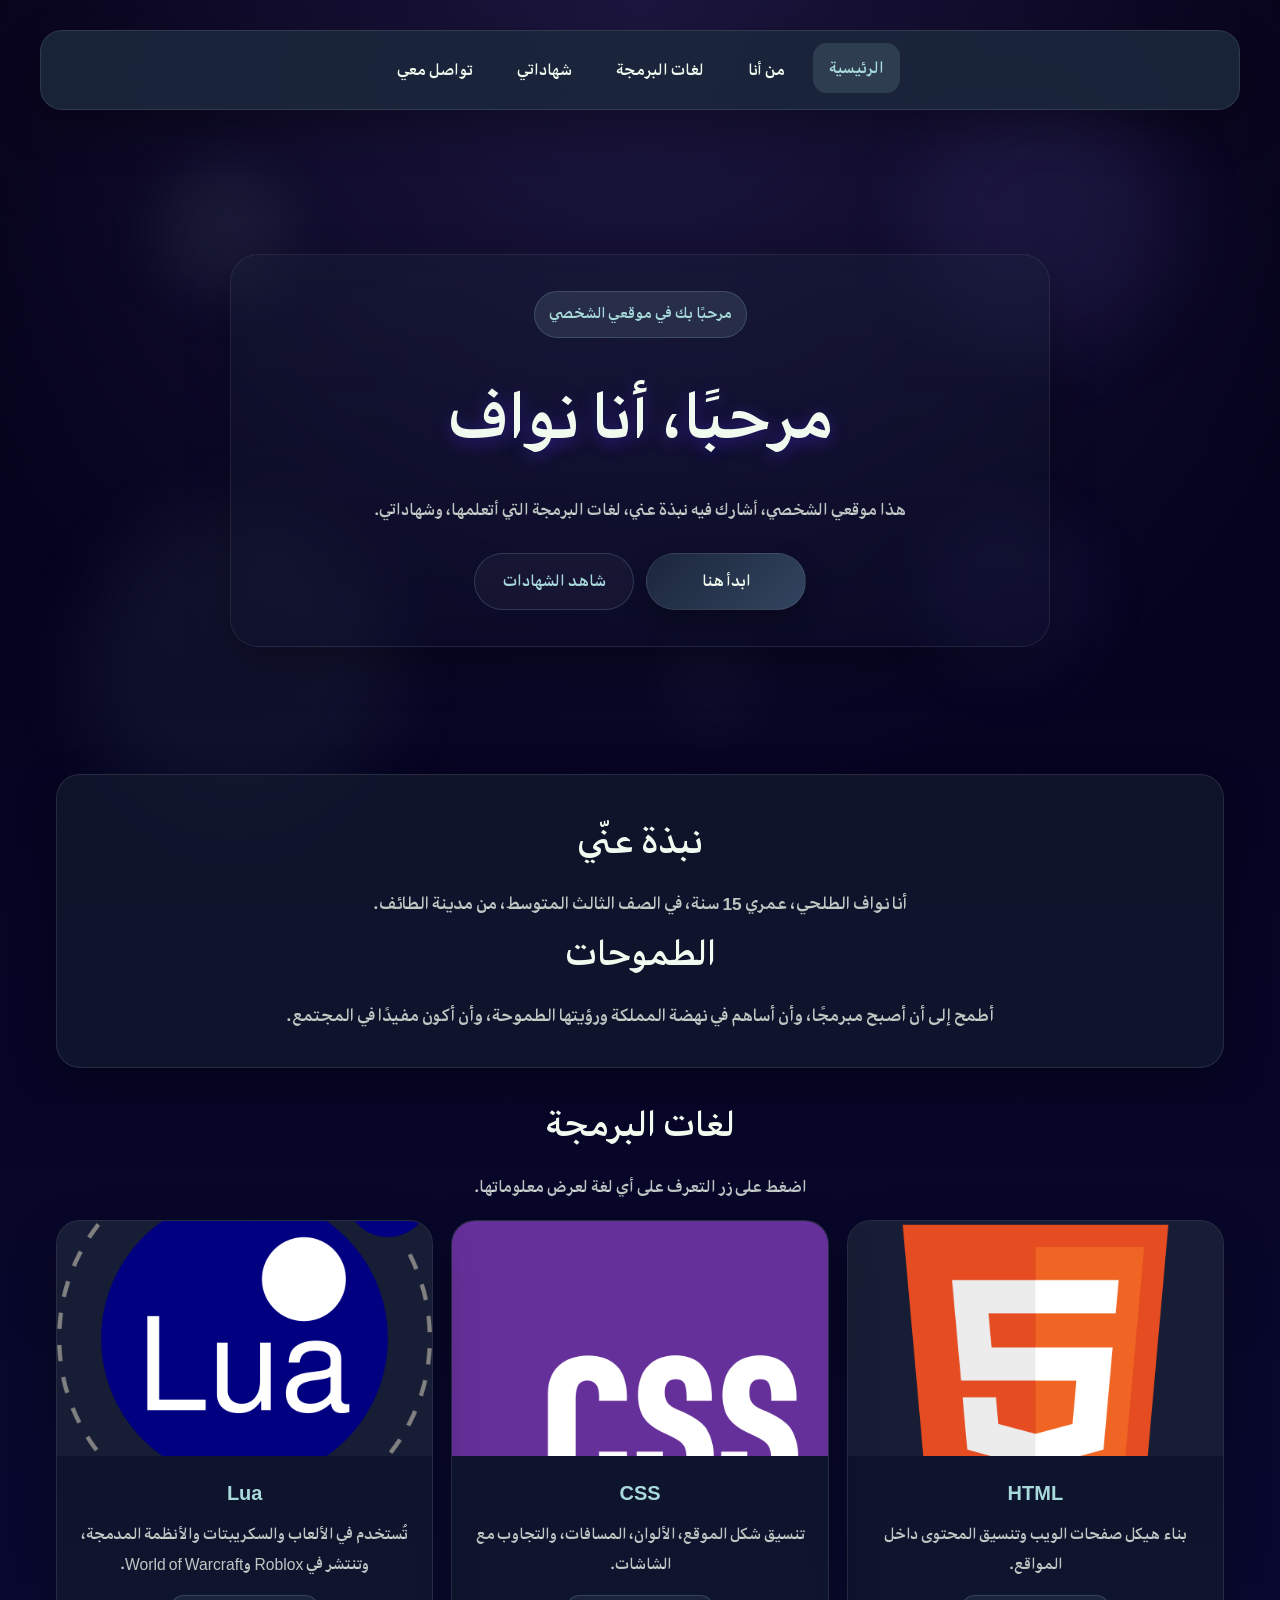
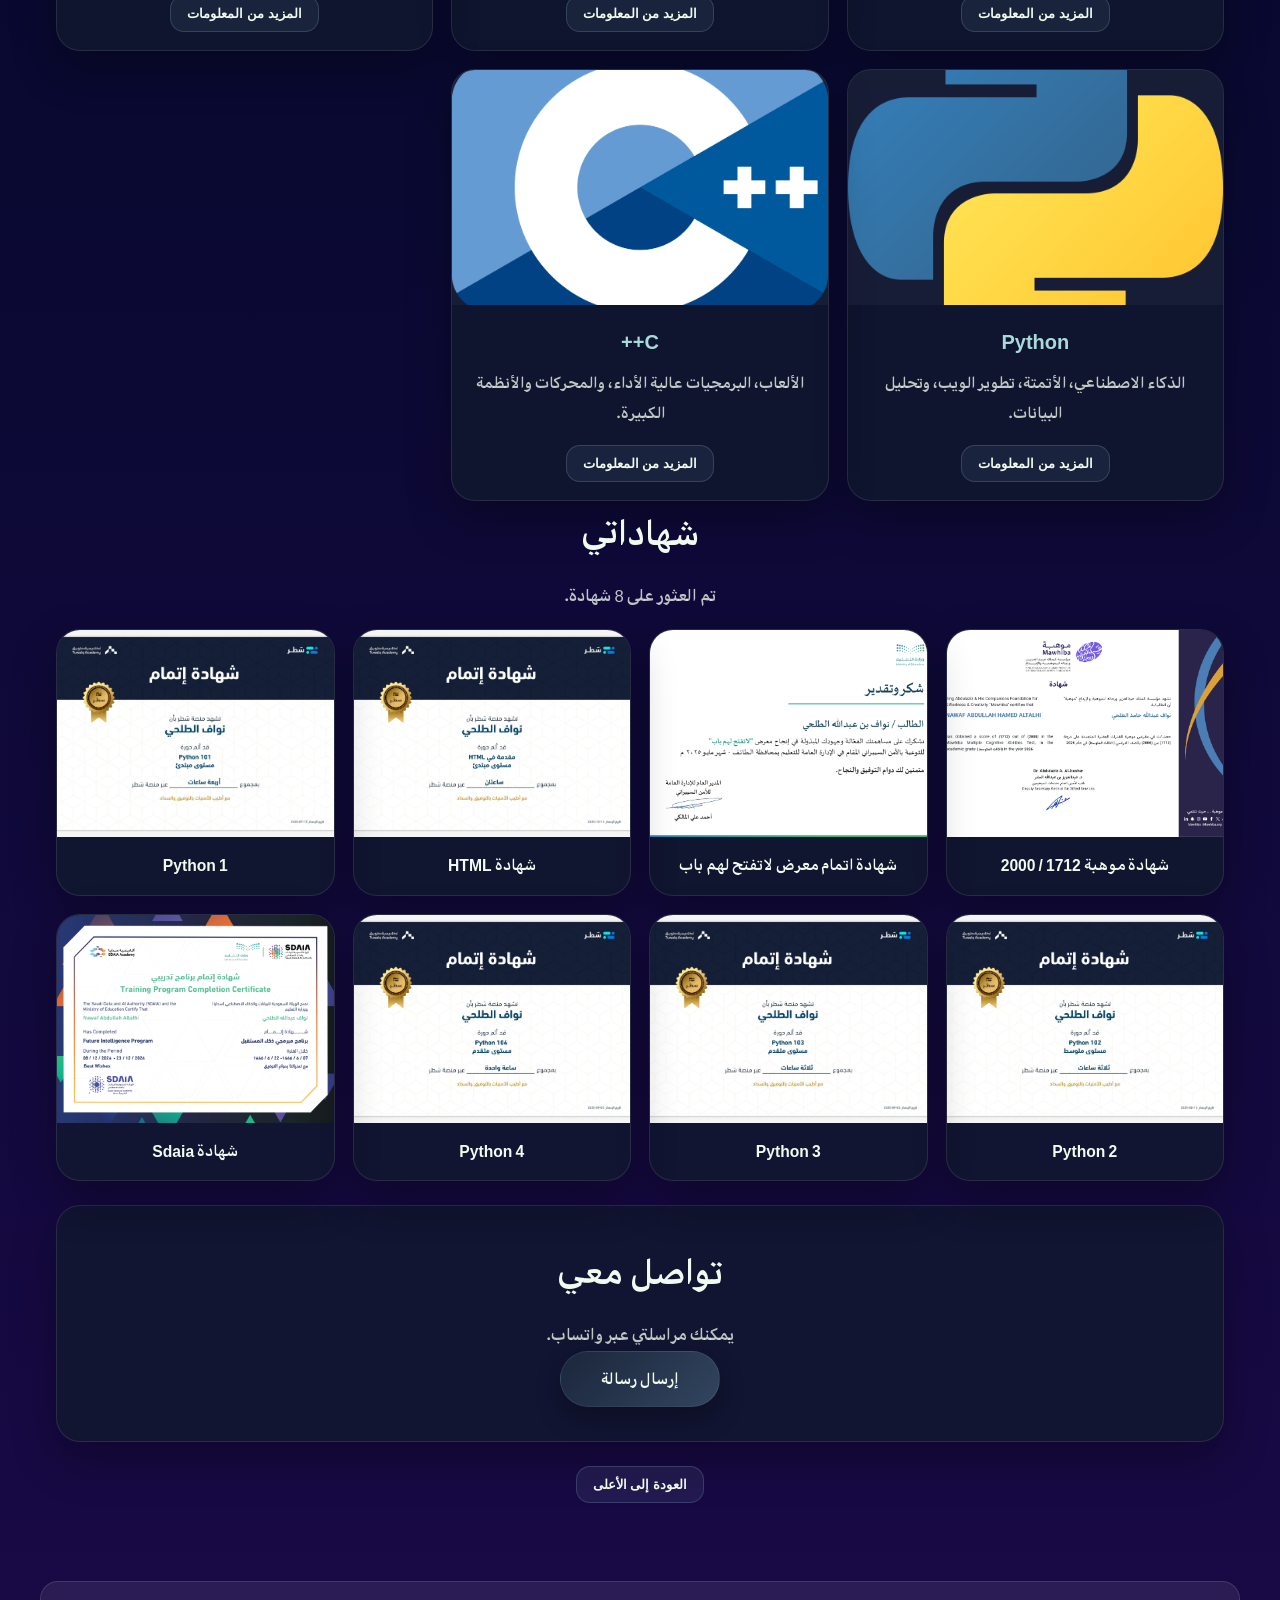
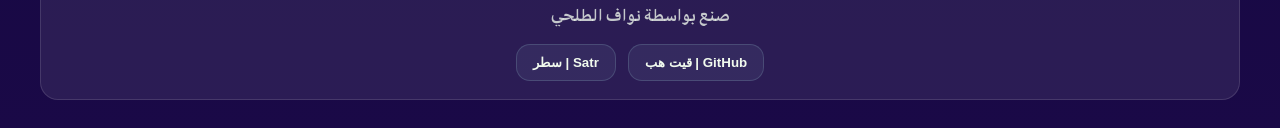
==== commit 91f34d56: "Update index.html" ====
--- a/index.html
+++ b/index.html
@@ -61,17 +61,7 @@
             </div>
             <div class="cert-grid" id="certificatesGrid"></div>
         </section>
-
-        <section id="MyPhoto" class="section">
-            <div class="section-head">
-                <h2>صوري</h2>
-                <p id="certificatesStatus" class="loading-text">جاري تحميل الصور...</p>
-            </div>
-            <img onclick="openModal('صورتي في معرض لاتفتح لهم باب', 'صورة 1')" src="CerImages/Sdaia.jpg" alt="صورة 1" class="cert-image">
-            <img onclick="openModal('صورتي مع امير منطقة الطائف  ', 'صورة 2')" src="CerImages/WithPrince.jpeg" alt="صورة 2" class="cert-image">
-
-        </section>
-
+        
         <section id="contact" class="card section contact-card">
             <h2>تواصل معي</h2>
             <p>يمكنك مراسلتي عبر واتساب.</p>
--- a/style.css
+++ b/style.css
@@ -590,3 +590,23 @@
         text-align: center;
     }
 }
+
+section#MyPhoto {
+    text-align: center;
+    margin-top: 24px;
+    img {
+        max-width: 100%;
+        height: auto;
+        margin-bottom: 12px;
+        border-radius: 18px;
+        border: 1px solid rgba(255, 255, 255, 0.541);
+    }
+    img:hover {
+        transform: scale(1.02);
+        transition: transform 0.25s ease;
+    }
+    img:active {
+        transform: scale(0.98);
+        transition: transform 0.1s ease;
+    }
+}
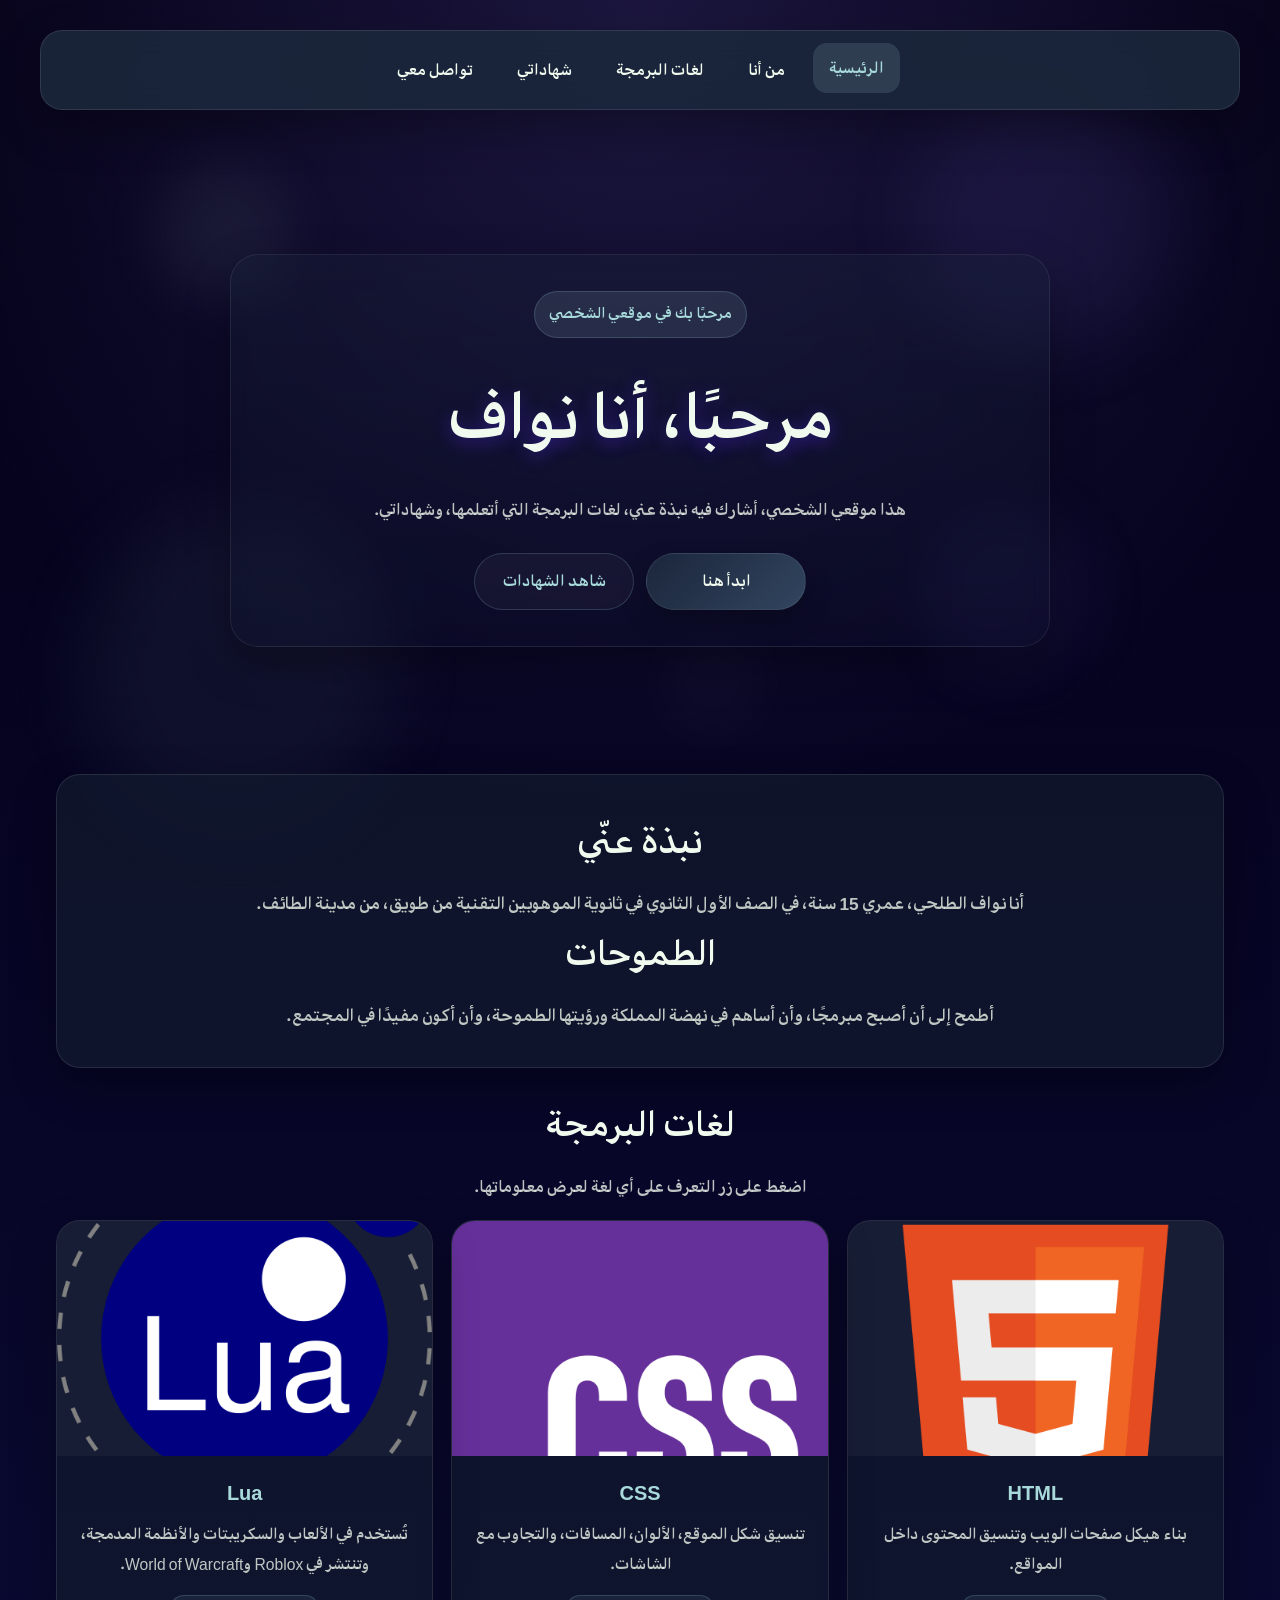
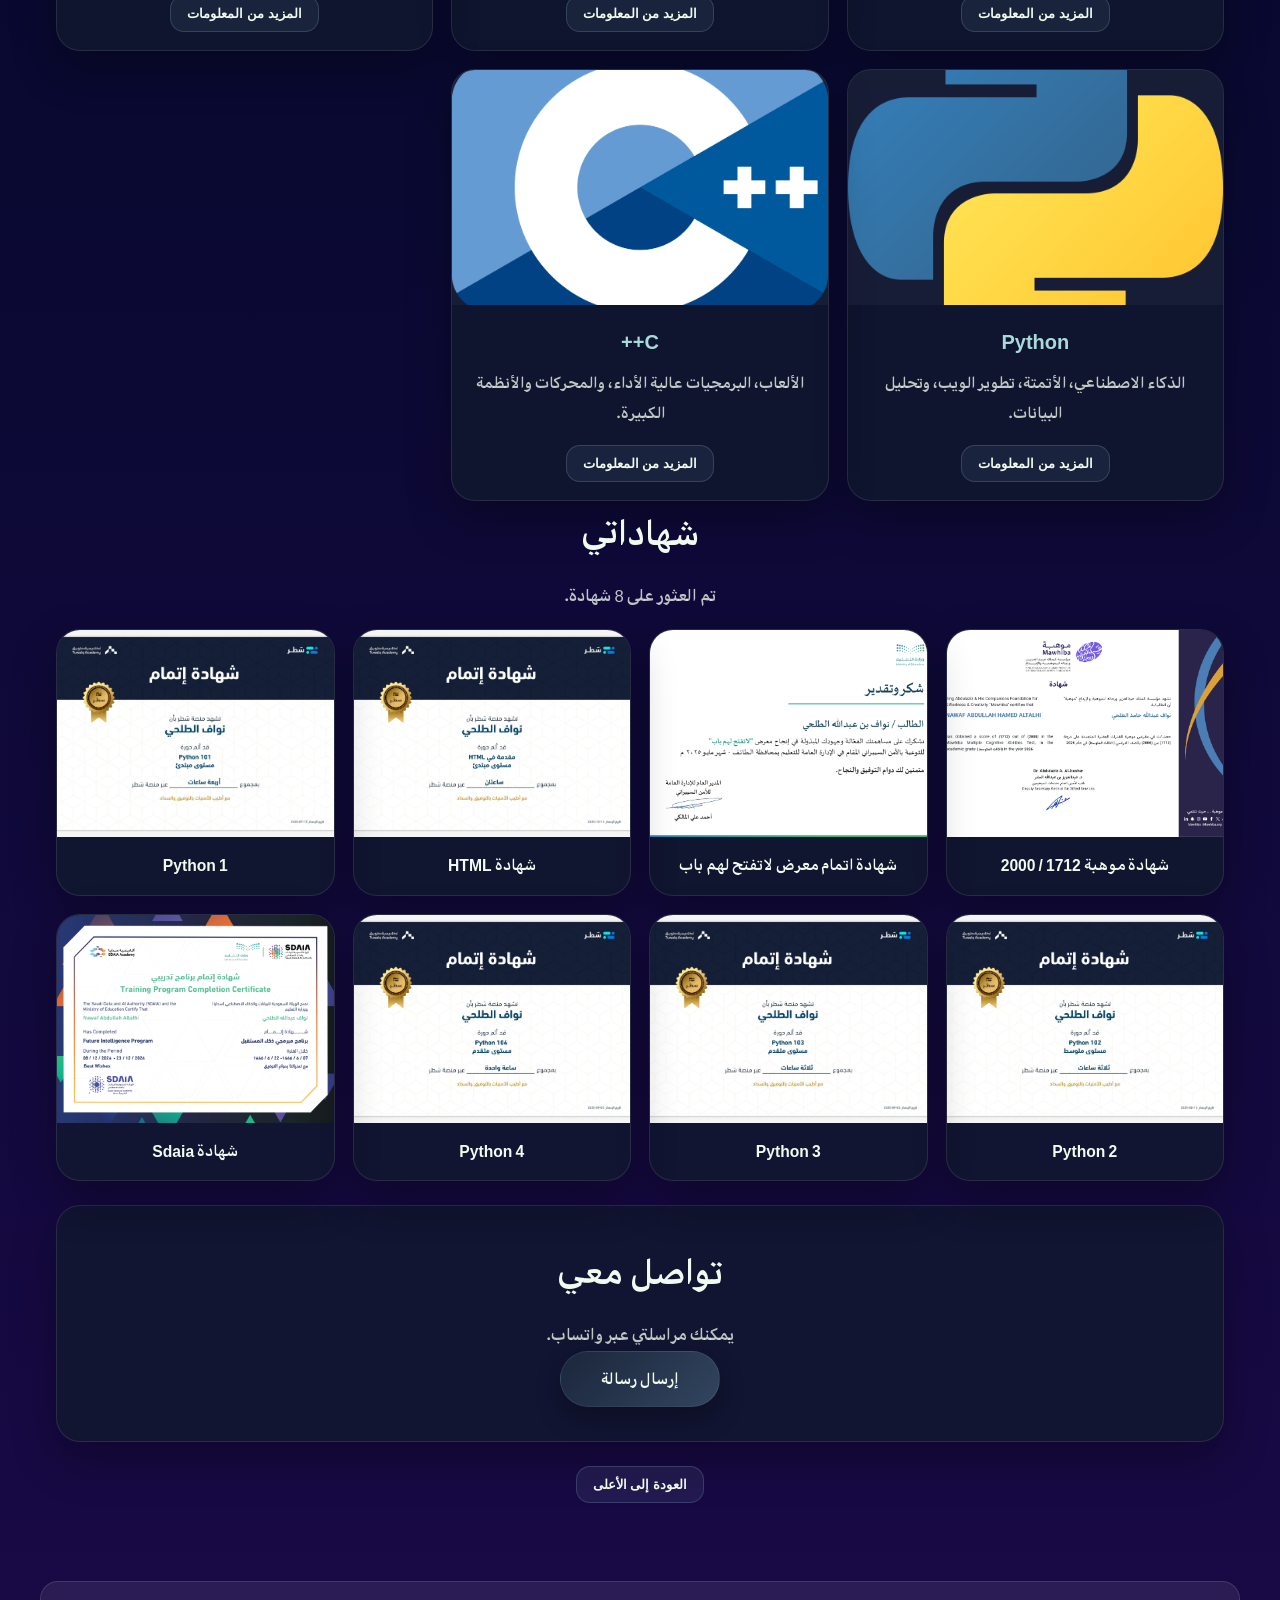
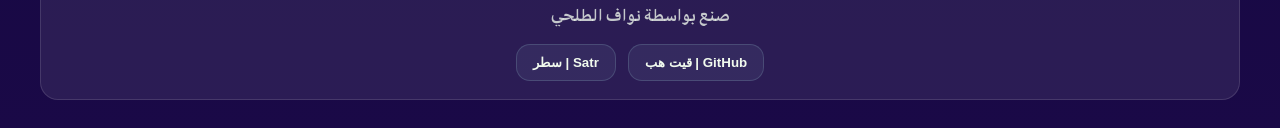
==== commit 1b72e172: "Revise personal details in index.html Updated personal information and aspirations in the about sect" ====
--- a/index.html
+++ b/index.html
@@ -41,7 +41,7 @@
 
         <section id="about" class="card section">
             <h2>نبذة عنّي</h2>
-            <h3>أنا نواف الطلحي، عمري 15 سنة، في الصف الثالث المتوسط، من مدينة الطائف.</h3>
+            <h3>أنا نواف الطلحي، عمري 15 سنة، في الصف الأول الثانوي في ثانوية الموهوبين التقنية من طويق، من مدينة الطائف.</h3>
             <h2>الطموحات</h2>
             <h3>أطمح إلى أن أصبح مبرمجًا، وأن أساهم في نهضة المملكة ورؤيتها الطموحة، وأن أكون مفيدًا في المجتمع.</h3>
         </section>
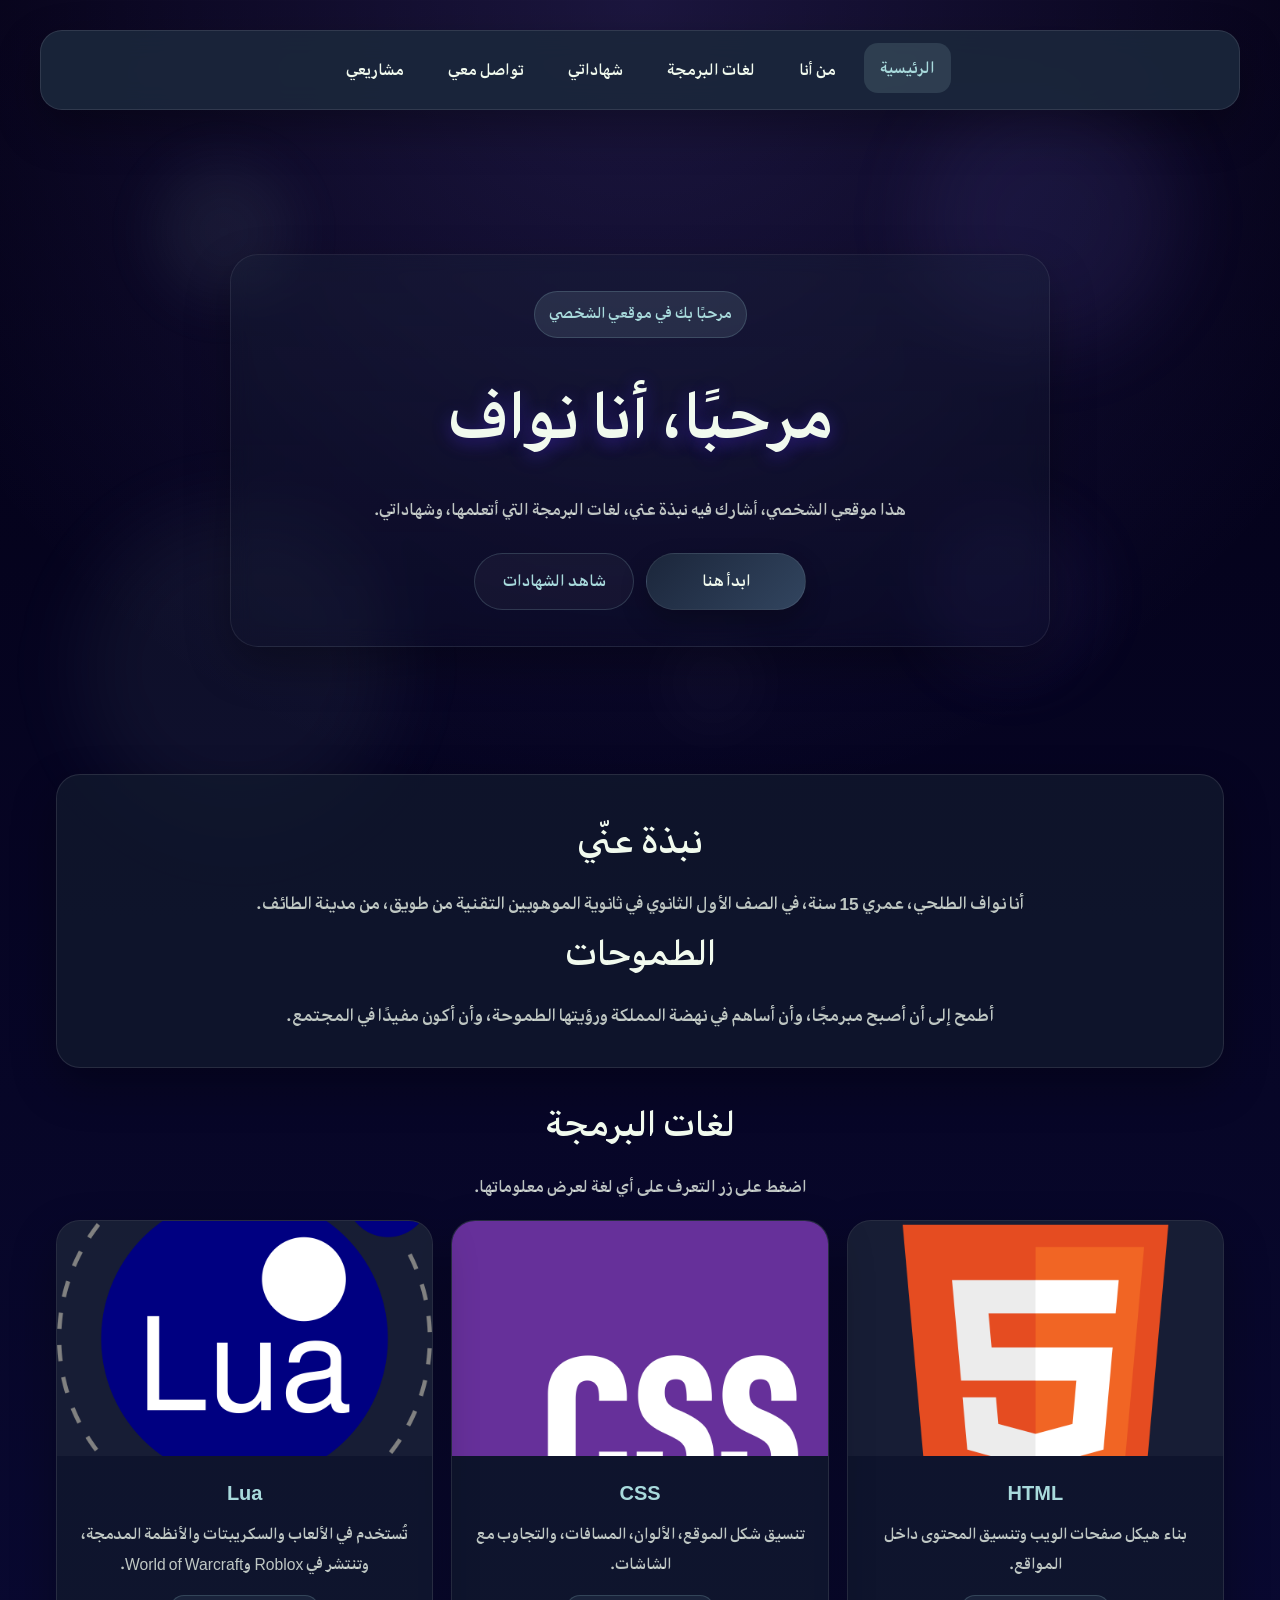
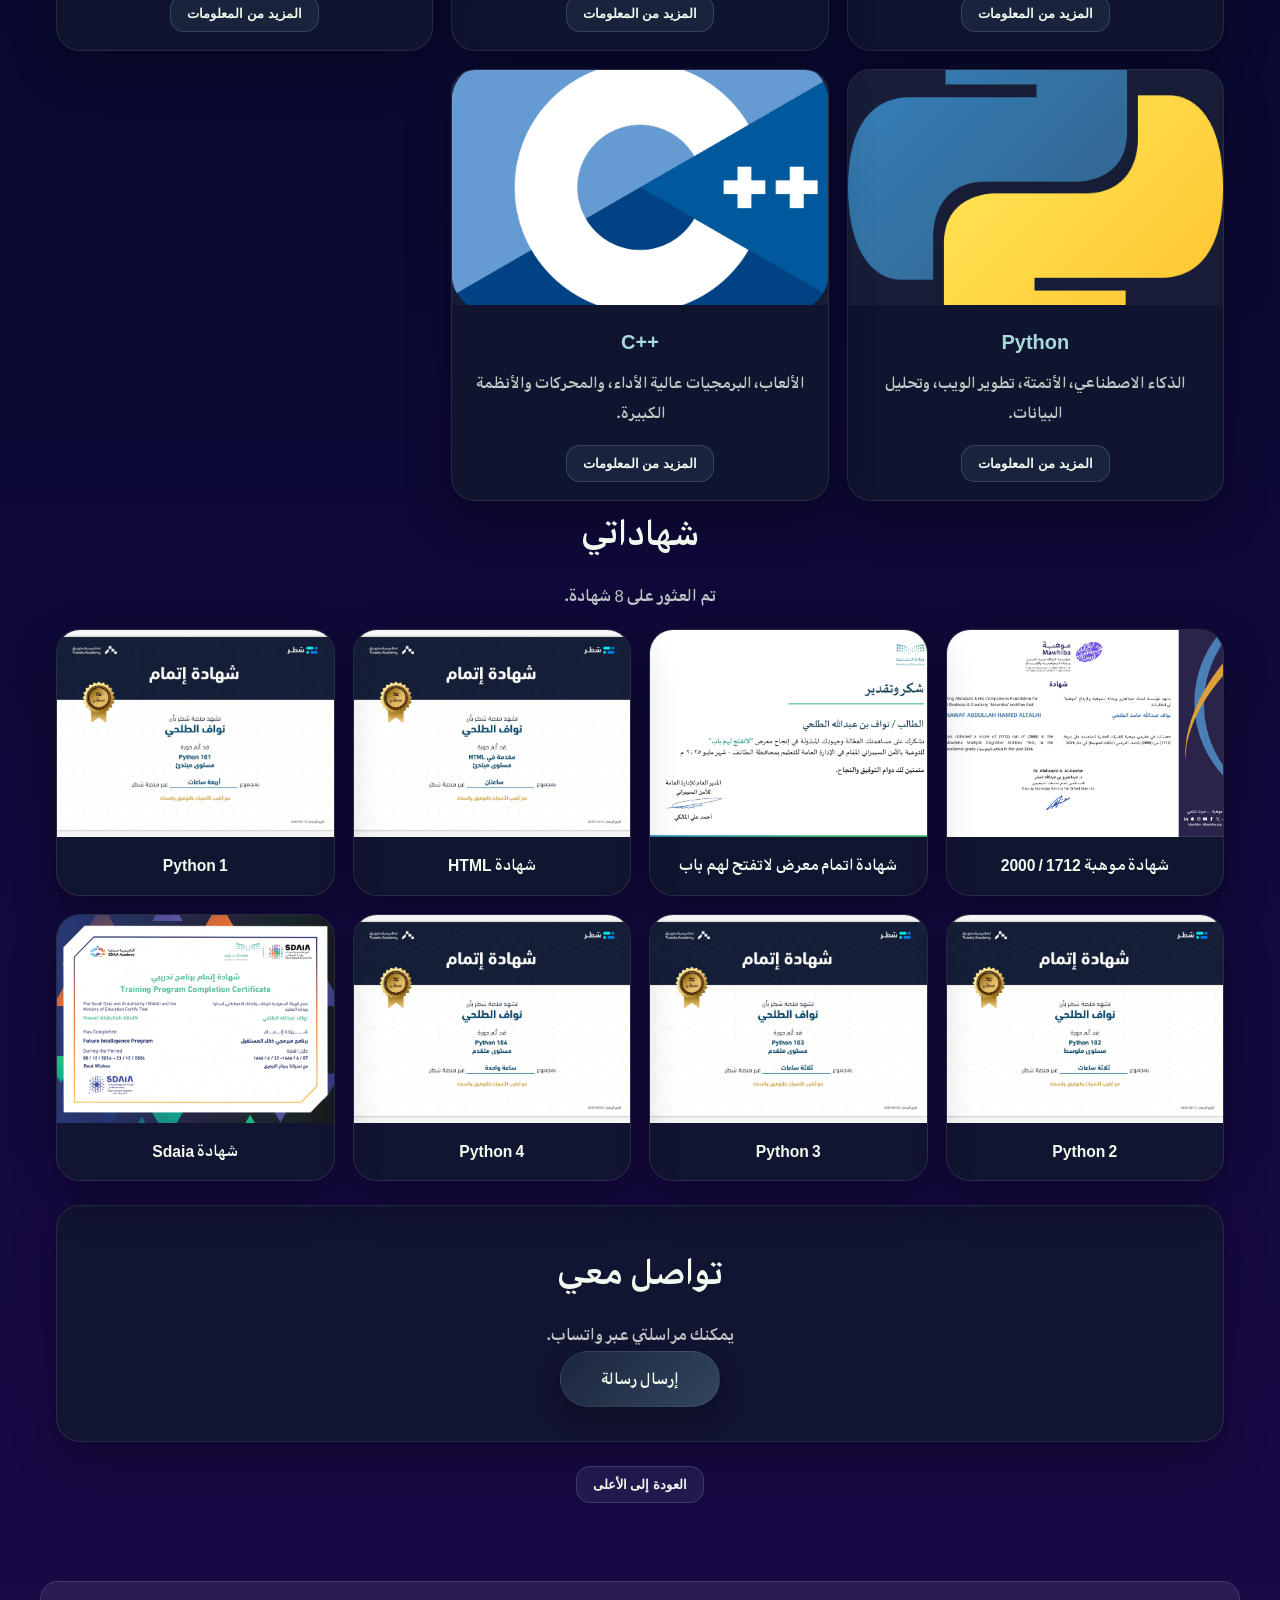
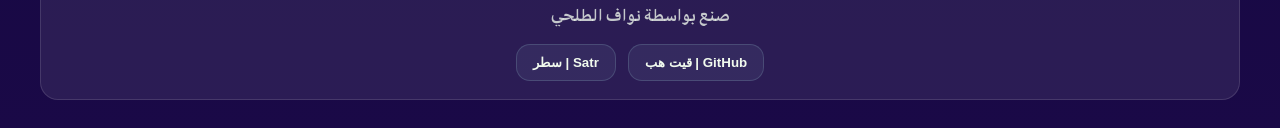
==== commit 9c7bdb30: "Fix HTML encoding issues in index.html" ====
--- a/index.html
+++ b/index.html
@@ -20,6 +20,7 @@
                 <li><a href="#languages">لغات البرمجة</a></li>
                 <li><a href="#certificates">شهاداتي</a></li>
                 <li><a href="#contact">تواصل معي</a></li>
+                <li><a id="ProBut">مشاريعي</a></li>
             </ul>
         </nav>
     </header>
@@ -59,7 +60,9 @@
                 <h2>شهاداتي</h2>
                 <p id="certificatesStatus" class="loading-text">جاري تحميل الشهادات...</p>
             </div>
-            <div class="cert-grid" id="certificatesGrid"></div>
+            <div class="cert-grid" id="certificatesGrid">
+                <!-- ترا هنا المفروض يكون فيه الشهادات بس جافا هي الي راح تحط الشهادات هنا، بالتوفيق -->
+            </div>
         </section>
         
         <section id="contact" class="card section contact-card">
@@ -90,5 +93,6 @@
             <div class="modal-body" id="modalBody"></div>
         </div>
     </div>
+
 </body>
 </html>
